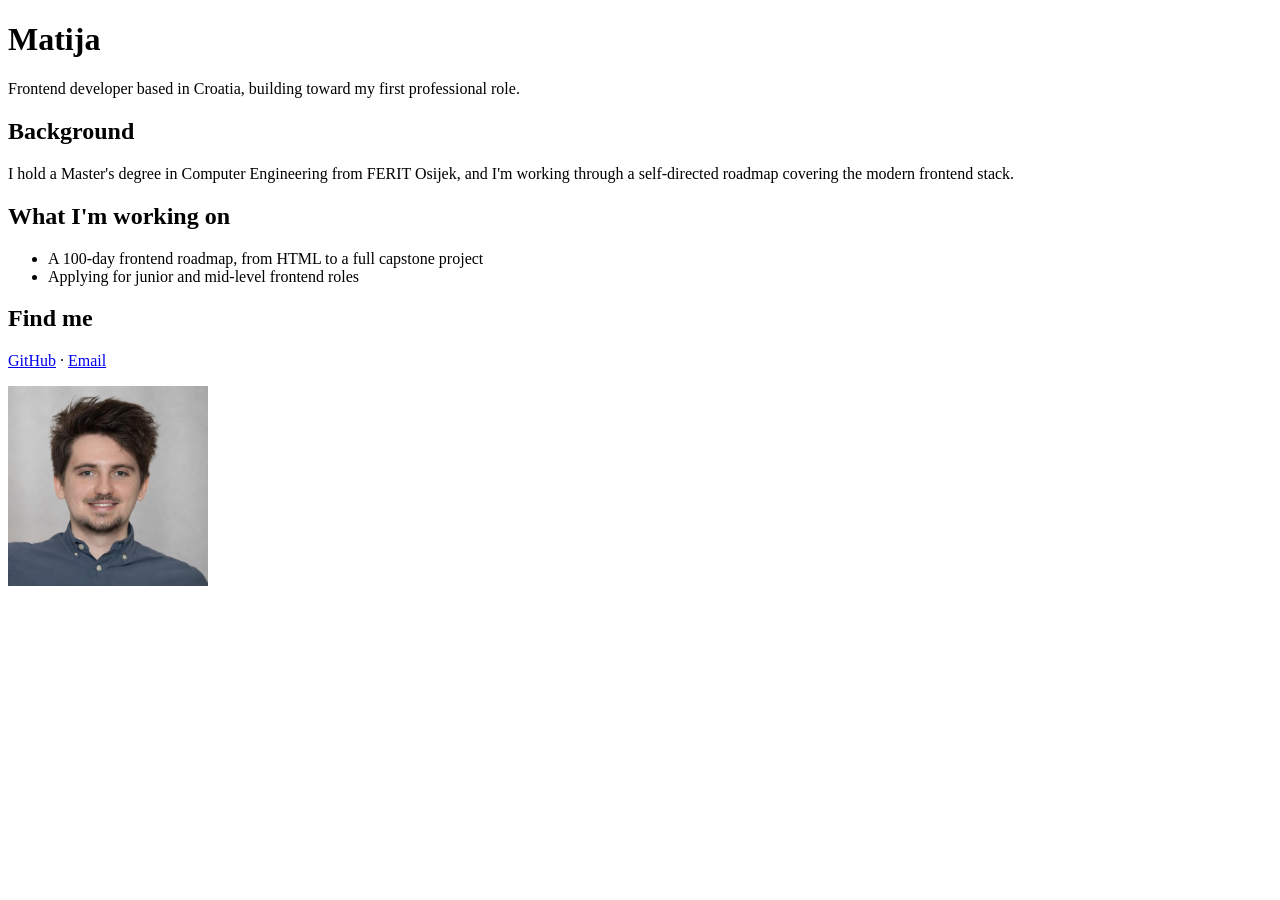
==== index.html @ 3ede810a "Add bio page content" ====
<!doctype html>
<html lang="en">
  <head>
    <meta charset="UTF-8" />
    <meta name="viewport" content="width=device-width, initial-scale=1.0" />
    <title>Matija — Frontend Developer</title>
  </head>
  <body>
    <h1>Matija</h1>
    <p>
      Frontend developer based in Croatia, building toward my first professional
      role.
    </p>

    <h2>Background</h2>
    <p>
      I hold a Master's degree in Computer Engineering from FERIT Osijek, and
      I'm working through a self-directed roadmap covering the modern frontend
      stack.
    </p>

    <h2>What I'm working on</h2>
    <ul>
      <li>A 100-day frontend roadmap, from HTML to a full capstone project</li>
      <li>Applying for junior and mid-level frontend roles</li>
    </ul>

    <h2>Find me</h2>
    <p>
      <a
        href="https://github.com/mkaucic"
        target="_blank"
        rel="noopener noreferrer"
        >GitHub</a
      >
      ·
      <a href="mailto:matakaucic@gmail.com">Email</a>
    </p>

    <img
      src="matija_kaučić_photo.png"
      alt="Photo of Matija"
      width="200"
      height="200"
    />
  </body>
</html>
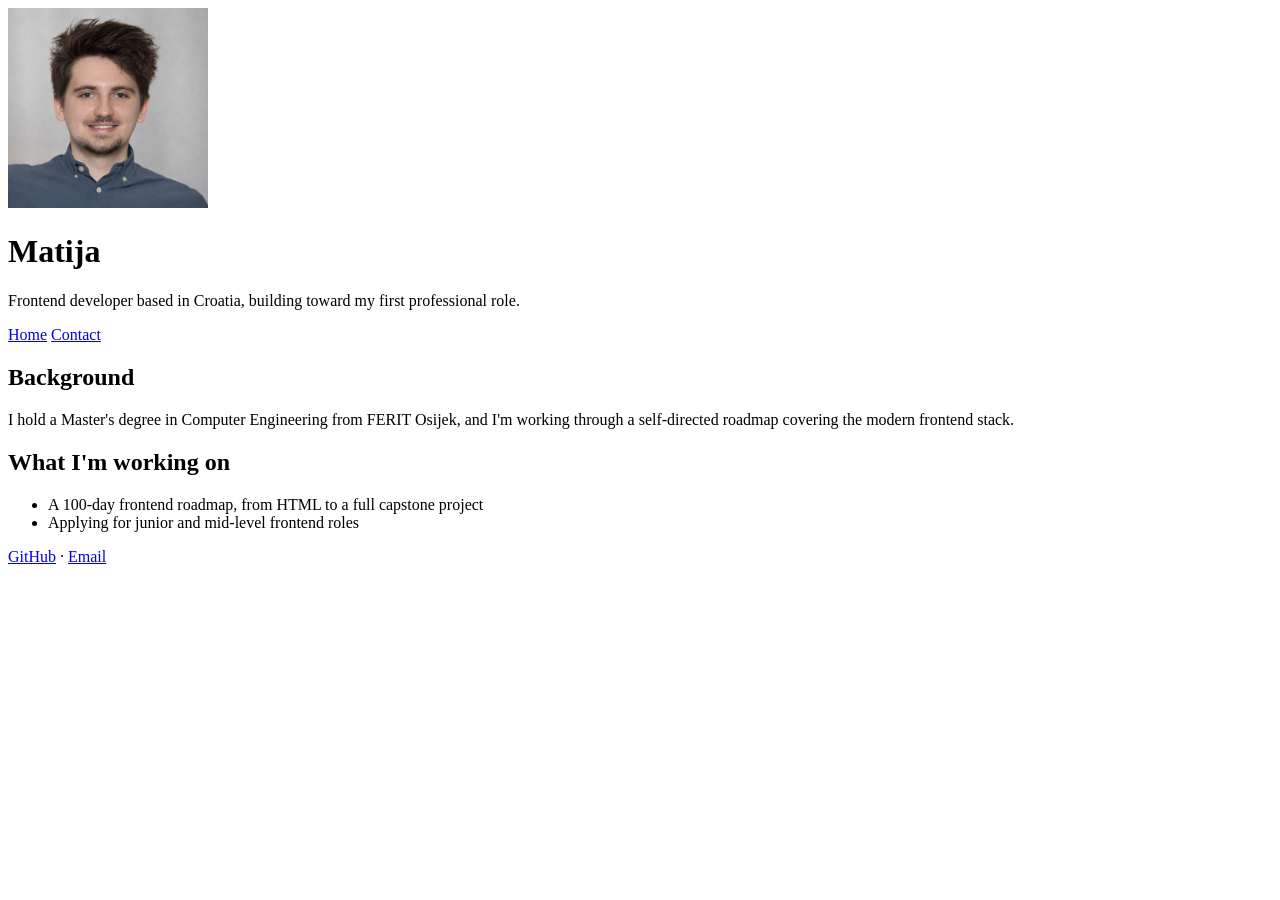
==== commit ee590537: "Add semantic structure and contact form" ====
--- a/index.html
+++ b/index.html
@@ -6,42 +6,56 @@
     <title>Matija — Frontend Developer</title>
   </head>
   <body>
-    <h1>Matija</h1>
-    <p>
-      Frontend developer based in Croatia, building toward my first professional
-      role.
-    </p>
+    <header>
+      <img
+        src="matija_kaučić_photo.png"
+        alt="Photo of Matija"
+        width="200"
+        height="200"
+      />
+      <h1>Matija</h1>
+      <p>
+        Frontend developer based in Croatia, building toward my first
+        professional role.
+      </p>
+      <nav>
+        <a href="index.html">Home</a>
+        <a href="contact.html">Contact</a>
+      </nav>
+    </header>
 
-    <h2>Background</h2>
-    <p>
-      I hold a Master's degree in Computer Engineering from FERIT Osijek, and
-      I'm working through a self-directed roadmap covering the modern frontend
-      stack.
-    </p>
+    <main>
+      <section>
+        <h2>Background</h2>
+        <p>
+          I hold a Master's degree in Computer Engineering from FERIT Osijek,
+          and I'm working through a self-directed roadmap covering the modern
+          frontend stack.
+        </p>
+      </section>
 
-    <h2>What I'm working on</h2>
-    <ul>
-      <li>A 100-day frontend roadmap, from HTML to a full capstone project</li>
-      <li>Applying for junior and mid-level frontend roles</li>
-    </ul>
+      <section>
+        <h2>What I'm working on</h2>
+        <ul>
+          <li>
+            A 100-day frontend roadmap, from HTML to a full capstone project
+          </li>
+          <li>Applying for junior and mid-level frontend roles</li>
+        </ul>
+      </section>
+    </main>
 
-    <h2>Find me</h2>
-    <p>
-      <a
-        href="https://github.com/mkaucic"
-        target="_blank"
-        rel="noopener noreferrer"
-        >GitHub</a
-      >
-      ·
-      <a href="mailto:matakaucic@gmail.com">Email</a>
-    </p>
-
-    <img
-      src="matija_kaučić_photo.png"
-      alt="Photo of Matija"
-      width="200"
-      height="200"
-    />
+    <footer>
+      <p>
+        <a
+          href="https://github.com/mkaucic"
+          target="_blank"
+          rel="noopener noreferrer"
+          >GitHub</a
+        >
+        ·
+        <a href="mailto:matakaucic@gmail.com">Email</a>
+      </p>
+    </footer>
   </body>
 </html>
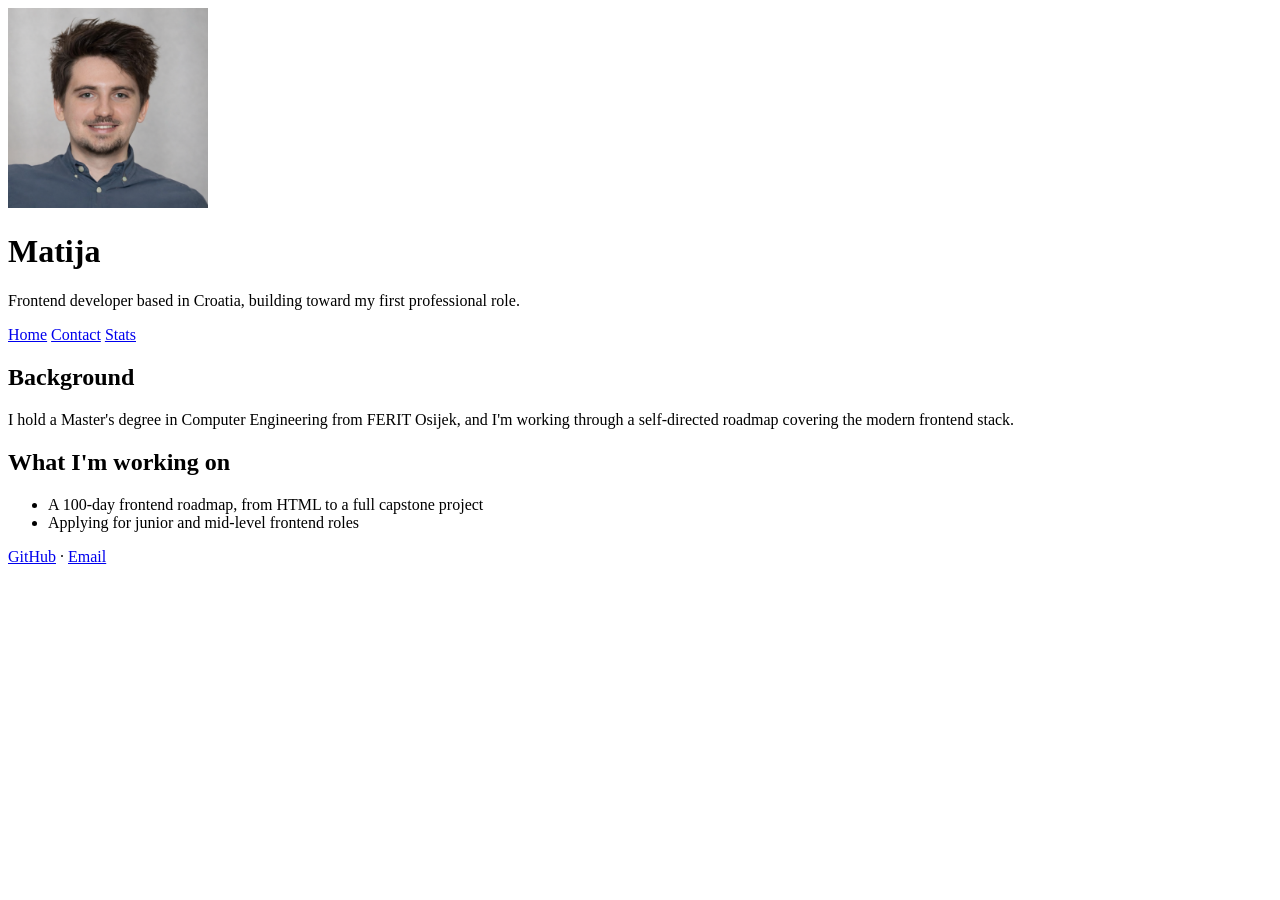
==== commit 132bc699: "Add accessible stats table" ====
--- a/index.html
+++ b/index.html
@@ -21,6 +21,7 @@
       <nav>
         <a href="index.html">Home</a>
         <a href="contact.html">Contact</a>
+        <a href="stats.html">Stats</a>
       </nav>
     </header>
 
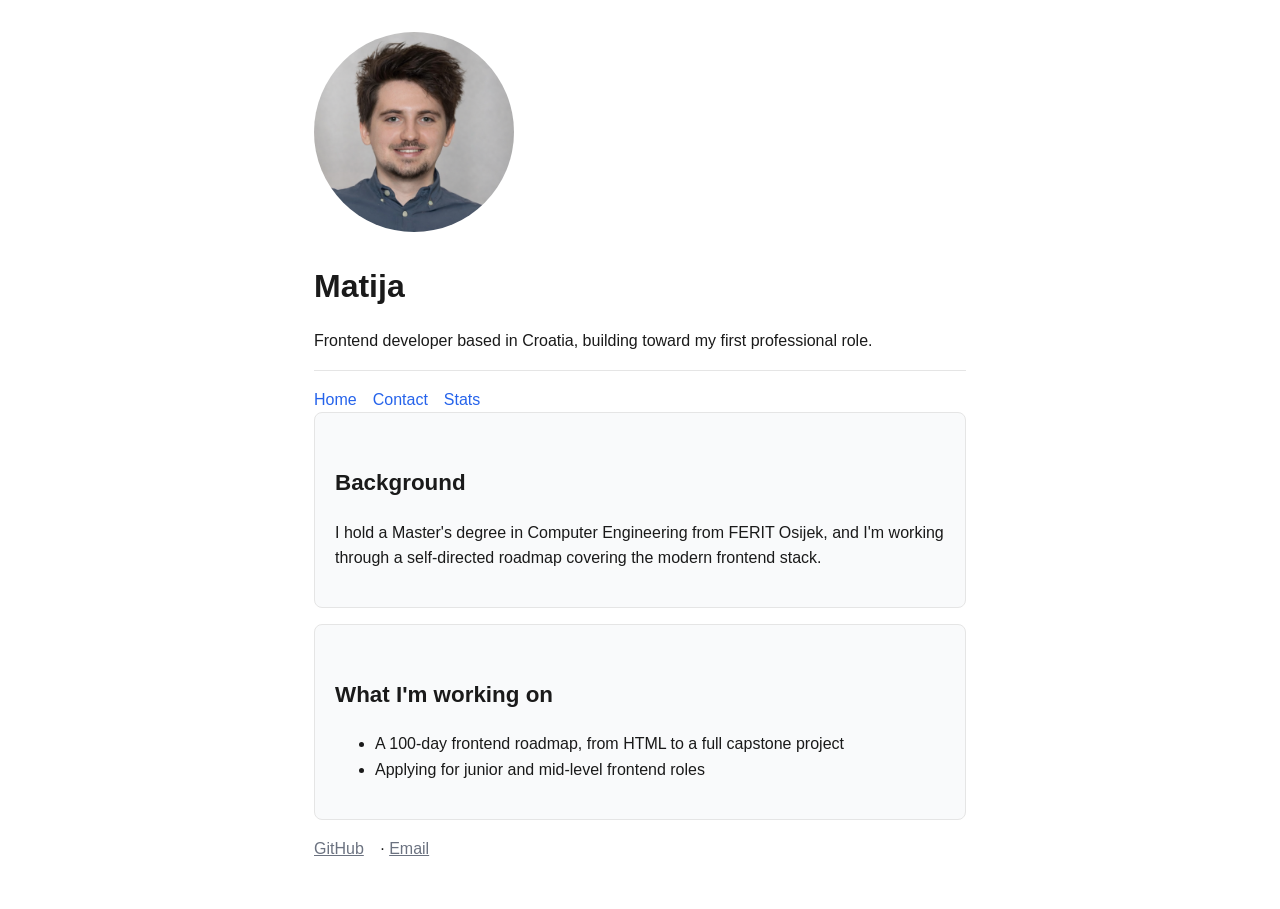
==== commit 3ba278f2: "Add site-wide styles" ====
--- a/index.html
+++ b/index.html
@@ -4,6 +4,7 @@
     <meta charset="UTF-8" />
     <meta name="viewport" content="width=device-width, initial-scale=1.0" />
     <title>Matija — Frontend Developer</title>
+    <link rel="stylesheet" href="style.css" />
   </head>
   <body>
     <header>
@@ -18,7 +19,7 @@
         Frontend developer based in Croatia, building toward my first
         professional role.
       </p>
-      <nav>
+      <nav id="main-nav">
         <a href="index.html">Home</a>
         <a href="contact.html">Contact</a>
         <a href="stats.html">Stats</a>
@@ -26,7 +27,7 @@
     </header>
 
     <main>
-      <section>
+      <section class="card">
         <h2>Background</h2>
         <p>
           I hold a Master's degree in Computer Engineering from FERIT Osijek,
@@ -35,7 +36,7 @@
         </p>
       </section>
 
-      <section>
+      <section class="card">
         <h2>What I'm working on</h2>
         <ul>
           <li>
@@ -47,7 +48,7 @@
     </main>
 
     <footer>
-      <p>
+      <p class="footer-links">
         <a
           href="https://github.com/mkaucic"
           target="_blank"
--- a/style.css
+++ b/style.css
@@ -0,0 +1,95 @@
+*,
+*::before,
+*::after {
+  box-sizing: border-box;
+}
+
+/* Type selectors */
+body {
+  font-family: -apple-system, BlinkMacSystemFont, "Segoe UI", sans-serif;
+  color: #1a1a1a;
+  line-height: 1.6;
+  max-width: 700px;
+  margin: 0 auto;
+  padding: 32px 24px;
+}
+
+h1 {
+  font-size: 2rem;
+  margin-bottom: 8px;
+}
+
+h2 {
+  font-size: 1.4rem;
+  margin-top: 32px;
+}
+
+img {
+  border-radius: 50%;
+}
+
+/* ID selector */
+#main-nav {
+  display: flex;
+  gap: 16px;
+  margin-top: 16px;
+  padding-top: 16px;
+  border-top: 1px solid #e5e5e5;
+}
+
+/* Descendant combinator */
+#main-nav a {
+  color: #2563eb;
+  text-decoration: none;
+  font-weight: 500;
+}
+
+#main-nav a:hover {
+  text-decoration: underline;
+}
+
+/* Class selectors */
+.card {
+  background: #f9fafb;
+  border: 1px solid #e5e5e5;
+  border-radius: 8px;
+  padding: 20px;
+  margin-bottom: 16px;
+}
+
+.footer-links a {
+  color: #6b7280;
+  margin-right: 12px;
+}
+
+/* Attribute selectors */
+input[type="text"],
+input[type="email"],
+textarea,
+select {
+  width: 100%;
+  padding: 10px;
+  border: 1px solid #d1d5db;
+  border-radius: 6px;
+  margin-top: 4px;
+  margin-bottom: 16px;
+  font-size: 1rem;
+}
+
+input[required] {
+  border-left: 3px solid #2563eb;
+}
+
+button[type="submit"] {
+  background: #2563eb;
+  color: white;
+  border: none;
+  padding: 12px 24px;
+  border-radius: 6px;
+  font-size: 1rem;
+  cursor: pointer;
+}
+
+button[type="submit"]:hover {
+  background: #1d4ed8;
+}
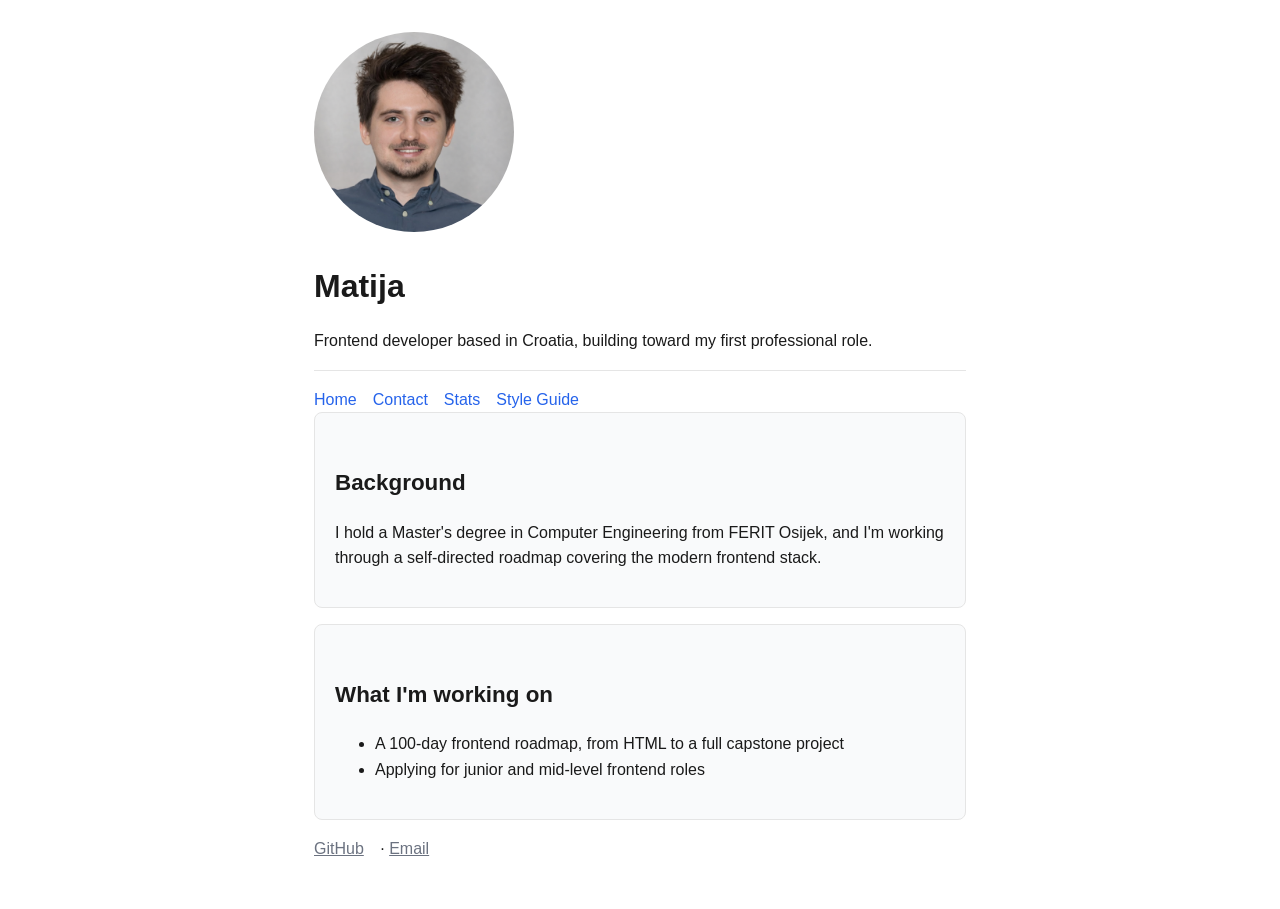
==== commit 7d44422c: "Add color palette, type scale, and style guide page" ====
--- a/index.html
+++ b/index.html
@@ -23,6 +23,7 @@
         <a href="index.html">Home</a>
         <a href="contact.html">Contact</a>
         <a href="stats.html">Stats</a>
+        <a href="style-guide.html">Style Guide</a>
       </nav>
     </header>
 
--- a/style.css
+++ b/style.css
@@ -93,3 +93,89 @@
 button[type="submit"]:hover {
   background: #1d4ed8;
 }
+
+:root {
+  --color-primary: hsl(221, 83%, 53%);
+  --color-secondary: hsl(162, 63%, 41%);
+  --color-neutral-900: hsl(220, 13%, 13%);
+  --color-neutral-500: hsl(220, 9%, 46%);
+  --color-neutral-100: hsl(220, 14%, 96%);
+  --font-heading: "Inter", -apple-system, sans-serif;
+}
+
+h1,
+h2,
+h3 {
+  font-family: var(--font-heading);
+}
+
+.swatches {
+  display: flex;
+  gap: 12px;
+  flex-wrap: wrap;
+}
+
+.swatch {
+  width: 140px;
+  padding: 16px;
+  border-radius: 8px;
+  font-weight: 600;
+  font-size: 0.9rem;
+}
+
+.swatch span {
+  display: block;
+  font-weight: 400;
+  font-size: 0.75rem;
+  margin-top: 4px;
+  opacity: 0.8;
+}
+
+.swatch--primary {
+  background: var(--color-primary);
+  color: white;
+}
+.swatch--secondary {
+  background: var(--color-secondary);
+  color: white;
+}
+.swatch--dark {
+  background: var(--color-neutral-900);
+  color: white;
+}
+.swatch--light {
+  background: var(--color-neutral-100);
+  color: var(--color-neutral-900);
+}
+
+.type-h1 {
+  font-size: 2.5rem;
+  margin: 12px 0;
+}
+.type-h2 {
+  font-size: 2rem;
+  margin: 12px 0;
+}
+.type-h3 {
+  font-size: 1.5rem;
+  margin: 12px 0;
+}
+.type-body {
+  font-size: 1rem;
+  margin: 12px 0;
+}
+.type-small {
+  font-size: 0.875rem;
+  color: var(--color-neutral-500);
+  margin: 12px 0;
+}
+
+@media (prefers-reduced-motion: reduce) {
+  *,
+  *::before,
+  *::after {
+    animation-duration: 0.01ms !important;
+    animation-iteration-count: 1 !important;
+    transition-duration: 0.01ms !important;
+  }
+}
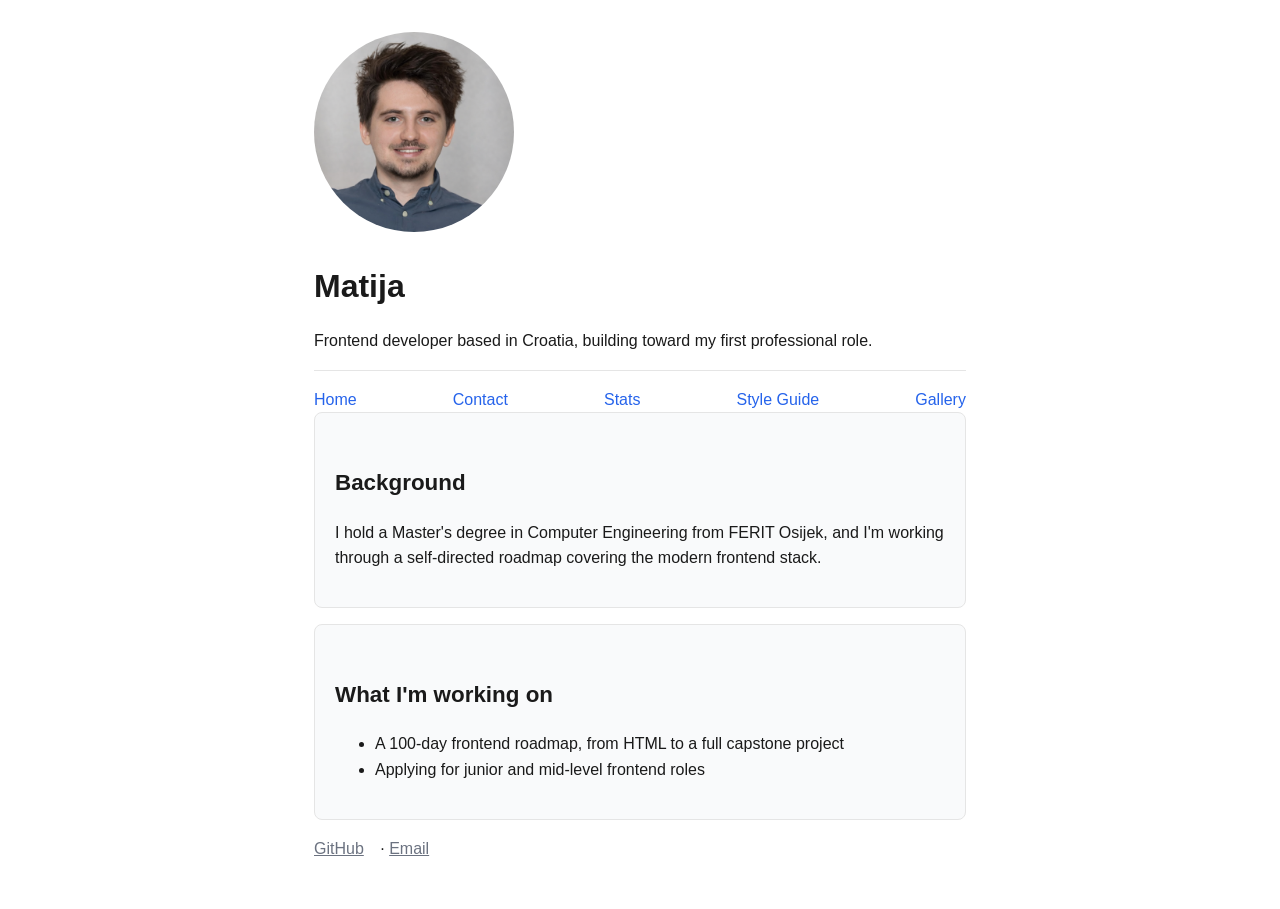
==== commit 766bd8ad: "Add responsive photo gallery with CSS Grid" ====
--- a/index.html
+++ b/index.html
@@ -24,6 +24,7 @@
         <a href="contact.html">Contact</a>
         <a href="stats.html">Stats</a>
         <a href="style-guide.html">Style Guide</a>
+        <a href="gallery.html">Gallery</a>
       </nav>
     </header>
 
--- a/style.css
+++ b/style.css
@@ -31,7 +31,10 @@
 /* ID selector */
 #main-nav {
   display: flex;
-  gap: 16px;
+  justify-content: space-between;
+  align-items: center;
+  flex-wrap: wrap;
+  gap: 12px 16px;
   margin-top: 16px;
   padding-top: 16px;
   border-top: 1px solid #e5e5e5;
@@ -179,3 +182,17 @@
     transition-duration: 0.01ms !important;
   }
 }
+
+.photo-grid {
+  display: grid;
+  grid-template-columns: repeat(auto-fit, minmax(200px, 1fr));
+  gap: 16px;
+}
+
+.photo-grid img {
+  width: 100%;
+  height: 200px;
+  object-fit: cover;
+  border-radius: 8px;
+  display: block;
+}
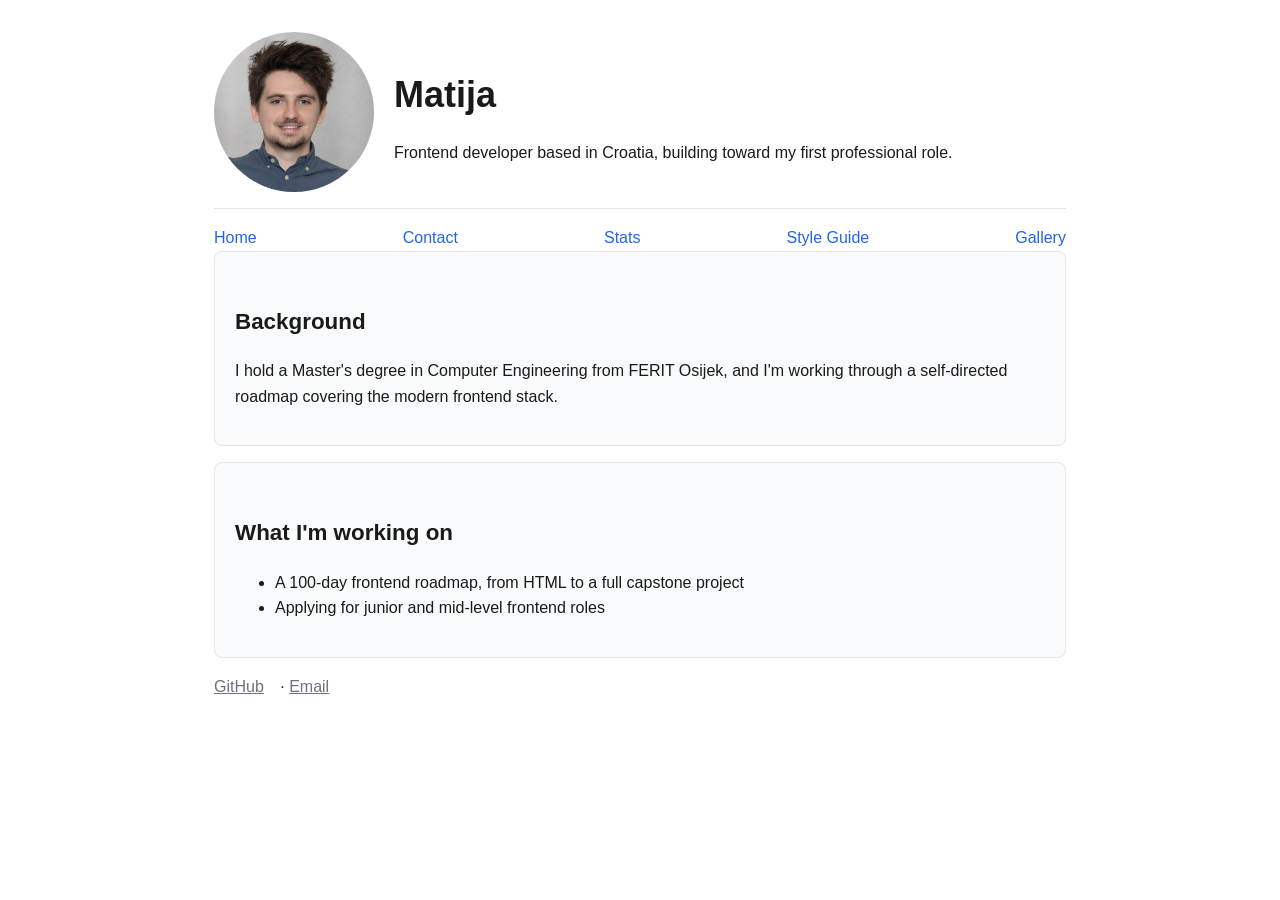
==== commit 0c3ed93e: "Add mobile-first breakpoints and responsive images" ====
--- a/index.html
+++ b/index.html
@@ -8,17 +8,21 @@
   </head>
   <body>
     <header>
-      <img
-        src="matija_kaučić_photo.png"
-        alt="Photo of Matija"
-        width="200"
-        height="200"
-      />
-      <h1>Matija</h1>
-      <p>
-        Frontend developer based in Croatia, building toward my first
-        professional role.
-      </p>
+      <div class="header-top">
+        <img
+          src="matija_kaučić_photo.png"
+          alt="Photo of Matija"
+          width="200"
+          height="200"
+        />
+        <div class="header-text">
+          <h1>Matija</h1>
+          <p>
+            Frontend developer based in Croatia, building toward my first
+            professional role.
+          </p>
+        </div>
+      </div>
       <nav id="main-nav">
         <a href="index.html">Home</a>
         <a href="contact.html">Contact</a>
--- a/style.css
+++ b/style.css
@@ -11,11 +11,11 @@
   line-height: 1.6;
   max-width: 700px;
   margin: 0 auto;
-  padding: 32px 24px;
+  padding: 20px 16px;
 }
 
 h1 {
-  font-size: 2rem;
+  font-size: 1.75rem;
   margin-bottom: 8px;
 }
 
@@ -31,7 +31,7 @@
 /* ID selector */
 #main-nav {
   display: flex;
-  justify-content: space-between;
+  justify-content: center;
   align-items: center;
   flex-wrap: wrap;
   gap: 12px 16px;
@@ -196,3 +196,47 @@
   border-radius: 8px;
   display: block;
 }
+
+.header-top {
+  text-align: center;
+}
+
+header img {
+  border-radius: 50%;
+  width: 120px;
+  height: 120px;
+}
+
+/* Tablet and up */
+@media (min-width: 640px) {
+  body {
+    padding: 32px 24px;
+  }
+
+  h1 {
+    font-size: 2.25rem;
+  }
+
+  .header-top {
+    display: flex;
+    align-items: center;
+    gap: 20px;
+    text-align: left;
+  }
+
+  header img {
+    width: 160px;
+    height: 160px;
+  }
+
+  #main-nav {
+    justify-content: space-between;
+  }
+}
+
+/* Desktop */
+@media (min-width: 1024px) {
+  body {
+    max-width: 900px;
+  }
+}
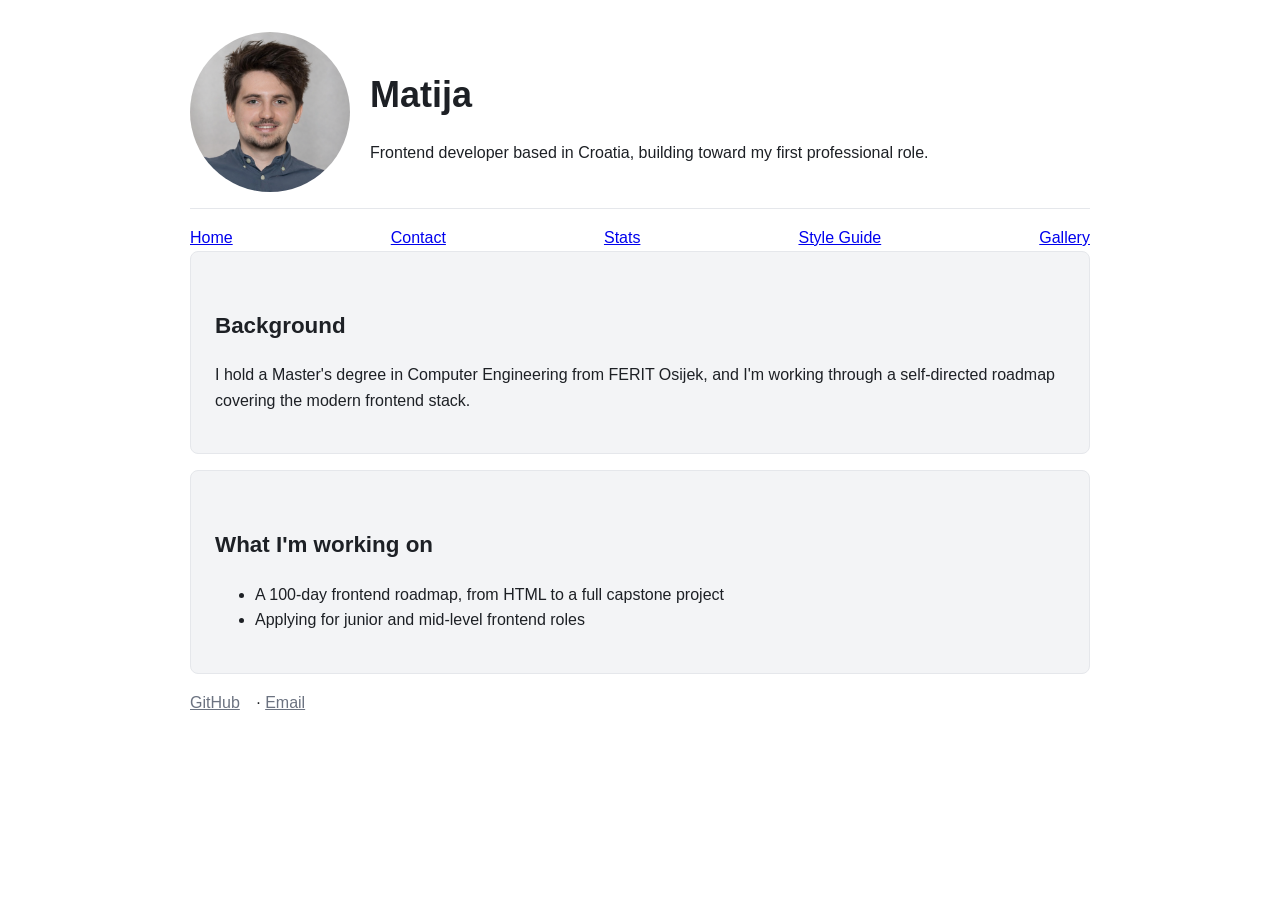
==== commit 6b95785d: "Refactor classes to BEM naming convention" ====
--- a/index.html
+++ b/index.html
@@ -23,12 +23,12 @@
           </p>
         </div>
       </div>
-      <nav id="main-nav">
-        <a href="index.html">Home</a>
-        <a href="contact.html">Contact</a>
-        <a href="stats.html">Stats</a>
-        <a href="style-guide.html">Style Guide</a>
-        <a href="gallery.html">Gallery</a>
+      <nav class="nav">
+        <a class="nav__link" href="index.html">Home</a>
+        <a class="nav__link" href="contact.html">Contact</a>
+        <a class="nav__link" href="stats.html">Stats</a>
+        <a class="nav__link" href="style-guide.html">Style Guide</a>
+        <a class="nav__link" href="gallery.html">Gallery</a>
       </nav>
     </header>
 
--- a/style.css
+++ b/style.css
@@ -1,216 +1,272 @@
+:root {
+  --color-primary: hsl(221, 83%, 53%);
+  --color-primary-dark: hsl(221, 83%, 43%);
+  --color-secondary: hsl(162, 63%, 41%);
+  --color-neutral-900: hsl(220, 13%, 13%);
+  --color-neutral-500: hsl(220, 9%, 46%);
+  --color-neutral-200: hsl(220, 13%, 91%);
+  --color-neutral-100: hsl(220, 14%, 96%);
+
+  --font-heading: "Inter", -apple-system, sans-serif;
+  --font-body: -apple-system, BlinkMacSystemFont, "Segoe UI", sans-serif;
+
+  --space-xs: 8px;
+  --space-sm: 12px;
+  --space-md: 16px;
+  --space-lg: 24px;
+  --space-xl: 32px;
+
+  --radius: 8px;
+}
+
 *,
 *::before,
-*::after {
+*::as-after {
   box-sizing: border-box;
 }
 
-/* Type selectors */
 body {
-  font-family: -apple-system, BlinkMacSystemFont, "Segoe UI", sans-serif;
-  color: #1a1a1a;
+  font-family: var(--font-body);
+  color: var(--color-neutral-900);
   line-height: 1.6;
   max-width: 700px;
   margin: 0 auto;
-  padding: 20px 16px;
+  padding: var(--space-md) var(--space-sm);
+}
+
+h1,
+h2,
+h3 {
+  font-family: var(--font-heading);
 }
 
 h1 {
   font-size: 1.75rem;
-  margin-bottom: 8px;
+  margin-bottom: var(--space-xs);
 }
 
 h2 {
   font-size: 1.4rem;
-  margin-top: 32px;
-}
-
-img {
+  margin-top: var(--space-xl);
+}
+
+.header-top {
+  text-align: center;
+}
+
+header img {
   border-radius: 50%;
-}
-
-/* ID selector */
-#main-nav {
+  width: 120px;
+  height: 120px;
+}
+
+.nav {
   display: flex;
   justify-content: center;
   align-items: center;
   flex-wrap: wrap;
-  gap: 12px 16px;
-  margin-top: 16px;
-  padding-top: 16px;
-  border-top: 1px solid #e5e5e5;
-}
-
-/* Descendant combinator */
-#main-nav a {
-  color: #2563eb;
-  text-decoration: none;
+  gap: var(--space-sm) var(--space-md);
+  margin-top: var(--space-md);
+  padding-top: var(--space-md);
+  border-top: 1px solid var(--color-neutral-200);
+
+  &__link {
+    color: var(--color-primary);
+    text-decoration: none;
+    font-weight: 500;
+    transition: color 0.2s ease;
+
+    &:hover {
+      color: var(--color-primary-dark);
+      text-decoration: underline;
+    }
+  }
+}
+
+.card {
+  background: var(--color-neutral-100);
+  border: 1px solid var(--color-neutral-200);
+  border-radius: var(--radius);
+  padding: var(--space-lg);
+  margin-bottom: var(--space-md);
+}
+
+.footer-links a {
+  color: var(--color-neutral-500);
+  margin-right: var(--space-sm);
+}
+
+.palette {
+  display: flex;
+  gap: var(--space-sm);
+  flex-wrap: wrap;
+
+  &__swatch {
+    width: 140px;
+    padding: var(--space-md);
+    border-radius: var(--radius);
+    font-weight: 600;
+    font-size: 0.9rem;
+  }
+
+  &__value {
+    display: block;
+    font-weight: 400;
+    font-size: 0.75rem;
+    margin-top: 4px;
+    opacity: 0.8;
+  }
+
+  &__swatch--primary {
+    background: var(--color-primary);
+    color: white;
+  }
+  &__swatch--secondary {
+    background: var(--color-secondary);
+    color: white;
+  }
+  &__swatch--dark {
+    background: var(--color-neutral-900);
+    color: white;
+  }
+  &__swatch--light {
+    background: var(--color-neutral-100);
+    color: var(--color-neutral-900);
+  }
+}
+
+.type-scale {
+  &__sample {
+    margin: var(--space-sm) 0;
+
+    &--h1 {
+      font-size: 2.5rem;
+    }
+    &--h2 {
+      font-size: 2rem;
+    }
+    &--h3 {
+      font-size: 1.5rem;
+    }
+    &--body {
+      font-size: 1rem;
+    }
+    &--small {
+      font-size: 0.875rem;
+      color: var(--color-neutral-500);
+    }
+  }
+}
+
+.photo-grid {
+  display: grid;
+  grid-template-columns: repeat(auto-fit, minmax(200px, 1fr));
+  gap: var(--space-md);
+}
+
+.photo-grid img {
+  width: 100%;
+  height: 200px;
+  object-fit: cover;
+  border-radius: var(--radius);
+  display: block;
+  transition: transform 0.2s ease;
+}
+
+.photo-grid img:hover {
+  transform: scale(1.03);
+}
+
+.table-wrapper {
+  overflow-x: auto;
+}
+
+table {
+  width: 100%;
+  border-collapse: collapse;
+  min-width: 500px;
+}
+
+th,
+td {
+  padding: 10px var(--space-sm);
+  text-align: left;
+  border-bottom: 1px solid var(--color-neutral-200);
+}
+
+thead th {
+  background: var(--color-neutral-100);
+  font-weight: 600;
+}
+
+tbody tr:nth-child(even) {
+  background: var(--color-neutral-100);
+}
+
+form {
+  background: var(--color-neutral-100);
+  border: 1px solid var(--color-neutral-200);
+  border-radius: var(--radius);
+  padding: var(--space-lg);
+  max-width: 480px;
+}
+
+form div {
+  margin-bottom: var(--space-md);
+}
+
+label {
+  display: block;
   font-weight: 500;
-}
-
-#main-nav a:hover {
-  text-decoration: underline;
-}
-
-/* Class selectors */
-.card {
-  background: #f9fafb;
-  border: 1px solid #e5e5e5;
-  border-radius: 8px;
-  padding: 20px;
-  margin-bottom: 16px;
-}
-
-.footer-links a {
-  color: #6b7280;
-  margin-right: 12px;
-}
-
-/* Attribute selectors */
+  margin-bottom: 4px;
+  font-size: 0.9rem;
+}
+
 input[type="text"],
 input[type="email"],
 textarea,
 select {
   width: 100%;
   padding: 10px;
-  border: 1px solid #d1d5db;
+  border: 1px solid var(--color-neutral-200);
   border-radius: 6px;
   margin-top: 4px;
-  margin-bottom: 16px;
+  margin-bottom: var(--space-md);
   font-size: 1rem;
+  transition: border-color 0.2s ease;
+}
+
+input[type="text"]:focus,
+input[type="email"]:focus,
+textarea:focus,
+select:focus {
+  border-color: var(--color-primary);
+  outline: 2px solid var(--color-primary);
+  outline-offset: 1px;
 }
 
 input[required] {
-  border-left: 3px solid #2563eb;
+  border-left: 3px solid var(--color-primary);
 }
 
 button[type="submit"] {
-  background: #2563eb;
+  background: var(--color-primary);
   color: white;
   border: none;
-  padding: 12px 24px;
+  padding: 12px var(--space-lg);
   border-radius: 6px;
   font-size: 1rem;
   cursor: pointer;
+  transition: background 0.2s ease;
 }
 
 button[type="submit"]:hover {
-  background: #1d4ed8;
-}
-
-:root {
-  --color-primary: hsl(221, 83%, 53%);
-  --color-secondary: hsl(162, 63%, 41%);
-  --color-neutral-900: hsl(220, 13%, 13%);
-  --color-neutral-500: hsl(220, 9%, 46%);
-  --color-neutral-100: hsl(220, 14%, 96%);
-  --font-heading: "Inter", -apple-system, sans-serif;
-}
-
-h1,
-h2,
-h3 {
-  font-family: var(--font-heading);
-}
-
-.swatches {
-  display: flex;
-  gap: 12px;
-  flex-wrap: wrap;
-}
-
-.swatch {
-  width: 140px;
-  padding: 16px;
-  border-radius: 8px;
-  font-weight: 600;
-  font-size: 0.9rem;
-}
-
-.swatch span {
-  display: block;
-  font-weight: 400;
-  font-size: 0.75rem;
-  margin-top: 4px;
-  opacity: 0.8;
-}
-
-.swatch--primary {
-  background: var(--color-primary);
-  color: white;
-}
-.swatch--secondary {
-  background: var(--color-secondary);
-  color: white;
-}
-.swatch--dark {
-  background: var(--color-neutral-900);
-  color: white;
-}
-.swatch--light {
-  background: var(--color-neutral-100);
-  color: var(--color-neutral-900);
-}
-
-.type-h1 {
-  font-size: 2.5rem;
-  margin: 12px 0;
-}
-.type-h2 {
-  font-size: 2rem;
-  margin: 12px 0;
-}
-.type-h3 {
-  font-size: 1.5rem;
-  margin: 12px 0;
-}
-.type-body {
-  font-size: 1rem;
-  margin: 12px 0;
-}
-.type-small {
-  font-size: 0.875rem;
-  color: var(--color-neutral-500);
-  margin: 12px 0;
-}
-
-@media (prefers-reduced-motion: reduce) {
-  *,
-  *::before,
-  *::after {
-    animation-duration: 0.01ms !important;
-    animation-iteration-count: 1 !important;
-    transition-duration: 0.01ms !important;
-  }
-}
-
-.photo-grid {
-  display: grid;
-  grid-template-columns: repeat(auto-fit, minmax(200px, 1fr));
-  gap: 16px;
-}
-
-.photo-grid img {
-  width: 100%;
-  height: 200px;
-  object-fit: cover;
-  border-radius: 8px;
-  display: block;
-}
-
-.header-top {
-  text-align: center;
-}
-
-header img {
-  border-radius: 50%;
-  width: 120px;
-  height: 120px;
-}
-
-/* Tablet and up */
+  background: var(--color-primary-dark);
+}
+
 @media (min-width: 640px) {
   body {
-    padding: 32px 24px;
+    padding: var(--space-xl) var(--space-lg);
   }
 
   h1 {
@@ -229,14 +285,39 @@
     height: 160px;
   }
 
-  #main-nav {
+  .nav {
     justify-content: space-between;
   }
 }
 
-/* Desktop */
 @media (min-width: 1024px) {
   body {
     max-width: 900px;
   }
 }
+@keyframes fade-in-up {
+  from {
+    opacity: 0;
+    transform: translateY(12px);
+  }
+  to {
+    opacity: 1;
+    transform: translateY(0);
+  }
+}
+
+main {
+  animation: fade-in-up 0.5s ease-out;
+}
+
+button[type="submit"]:active {
+  transform: scale(0.97);
+}
+
+.footer-links a {
+  transition: color 0.2s ease;
+}
+
+.footer-links a:hover {
+  color: var(--color-primary);
+}
